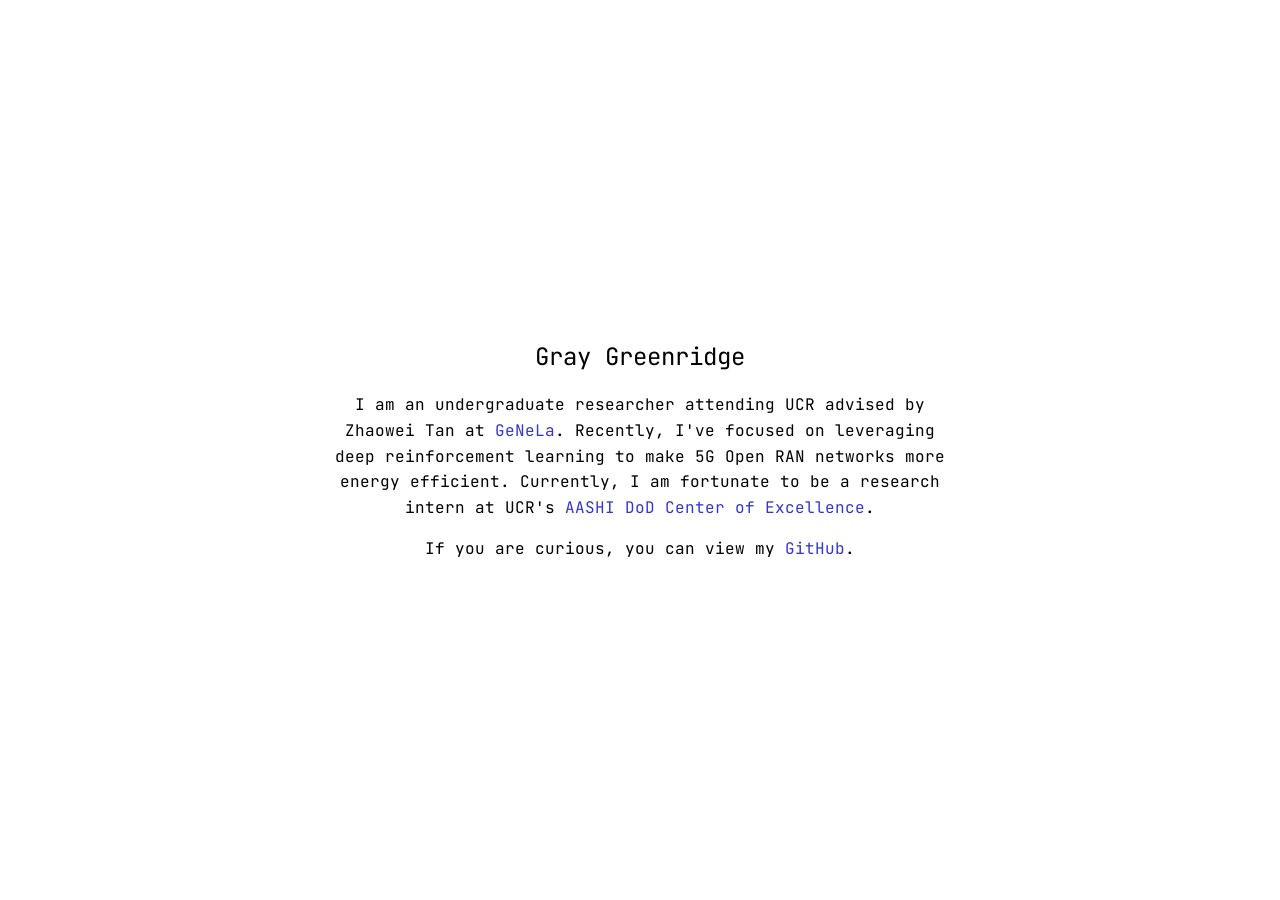
==== index.html @ 22c159ec "accessibility" ====
<html lang="en">

<head>
    <title>Gray</title>
    <link rel="stylesheet" href="stylesheet.css">
    <meta name="viewport" content="width=device-width, initial-scale=1.0">
    <link rel="preconnect" href="https://fonts.googleapis.com">
    <link rel="preconnect" href="https://fonts.gstatic.com" crossorigin>
    <link href="https://fonts.googleapis.com/css2?family=JetBrains+Mono:ital,wght@0,100..800;1,100..800&display=swap"
        rel="stylesheet">
</head>

<body>
    <div class="main-wrapper" role="main">
        <h1>Gray Greenridge</h1>
        <div class="content">
            <p>I am an undergraduate researcher attending UCR advised by Zhaowei Tan at <a href="https://cs.ucr.edu/~ztan/group.html" target="_blank">GeNeLa</a>. Recently, I've focused on leveraging deep reinforcement learning to make 5G Open RAN networks more energy efficient. Currently, I am fortunate to be a research intern at UCR's <a href="https://aashi.center-of-excellence.ucr.edu/aashi" target="_blank">AASHI DoD Center of Excellence</a>.</p>
            
            <p>If you are curious, you can view my <a href="https://github.com/grayzing" target="_blank">GitHub</a>.</p>
        </div>
    </div>
</body>

</html>
---- stylesheet.css ----
/* Base styles */
body {
    margin: 0;
    min-height: 100vh;
    display: flex;
    justify-content: center;
    align-items: center;
    padding: 20px; /* Adds breathing room on mobile */
    box-sizing: border-box;
}

.main-wrapper {
    max-width: 80%; /* Increased for better mobile usage */
    text-align: center;
}

p, h1 {
  font-family: "JetBrains Mono", monospace;
  font-optical-sizing: auto;
  font-weight: 400;
  font-style: normal;
  line-height: 1.6; /* Improves readability by adding space between lines */
}

h1 {
    font-size: 1.5rem;
}

a {
    text-decoration: none;
    color: #3437cd;
}

/* Media query for larger screens */
@media (min-width: 768px) {
    .main-wrapper {
        max-width: 50%; /* Reverts to your preferred width on desktop */
    }
}
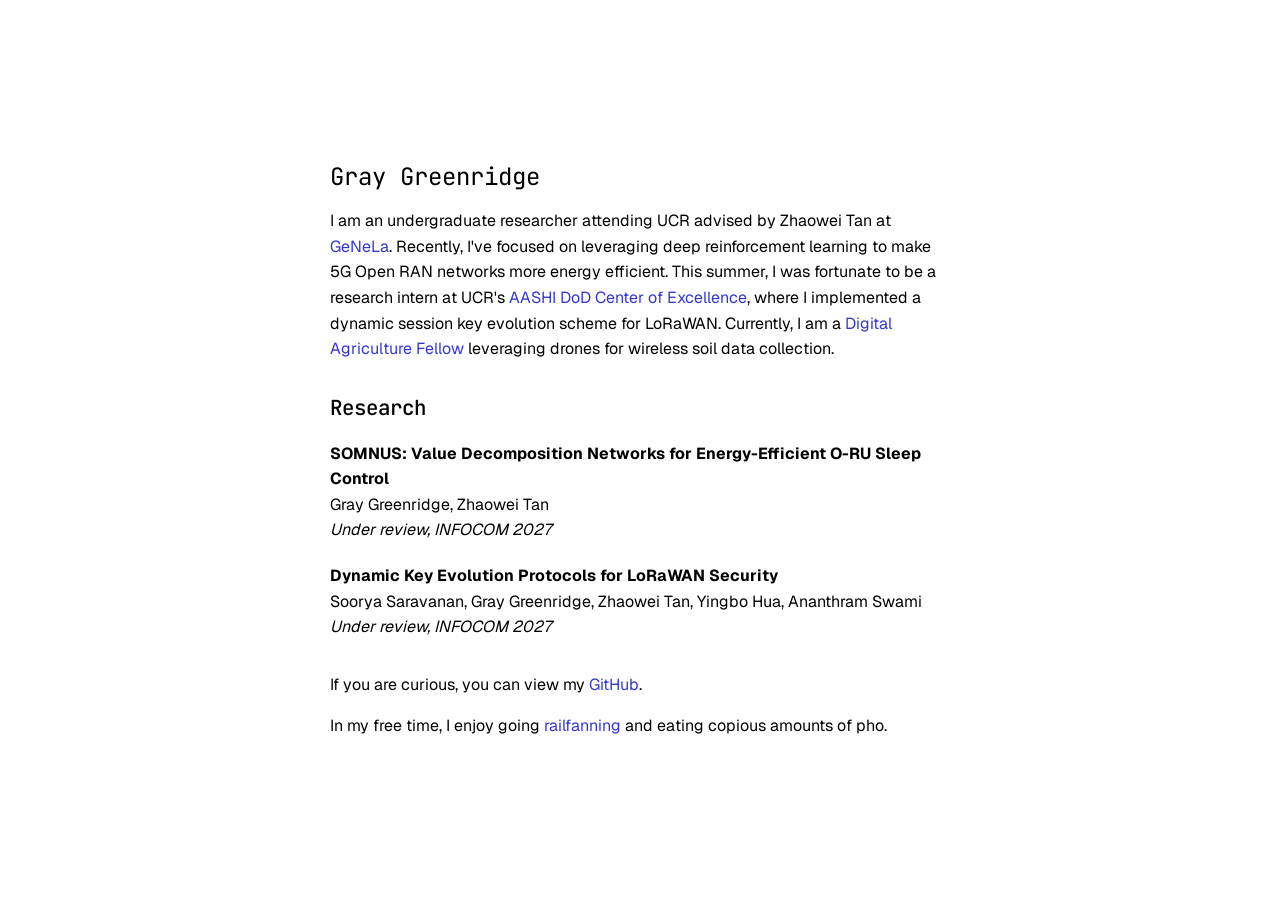
==== commit 81871a4a: "update website" ====
--- a/index.html
+++ b/index.html
@@ -4,19 +4,29 @@
     <title>Gray</title>
     <link rel="stylesheet" href="stylesheet.css">
     <meta name="viewport" content="width=device-width, initial-scale=1.0">
+    <meta name="google-site-verification" content="7FlgEmVqoOB1BhO_HvRHb4YzJjVlGPB8psGFXc4YxLY" />
     <link rel="preconnect" href="https://fonts.googleapis.com">
     <link rel="preconnect" href="https://fonts.gstatic.com" crossorigin>
-    <link href="https://fonts.googleapis.com/css2?family=JetBrains+Mono:ital,wght@0,100..800;1,100..800&display=swap"
-        rel="stylesheet">
+    <link href="https://fonts.googleapis.com/css2?family=Geist:ital,wght@0,100..900;1,100..900&family=JetBrains+Mono:ital,wght@0,100..800;1,100..800&display=swap" rel="stylesheet">
 </head>
 
 <body>
     <div class="main-wrapper" role="main">
         <h1>Gray Greenridge</h1>
         <div class="content">
-            <p>I am an undergraduate researcher attending UCR advised by Zhaowei Tan at <a href="https://cs.ucr.edu/~ztan/group.html" target="_blank">GeNeLa</a>. Recently, I've focused on leveraging deep reinforcement learning to make 5G Open RAN networks more energy efficient. Currently, I am fortunate to be a research intern at UCR's <a href="https://aashi.center-of-excellence.ucr.edu/aashi" target="_blank">AASHI DoD Center of Excellence</a>.</p>
+            <p>I am an undergraduate researcher attending UCR advised by Zhaowei Tan at <a href="https://cs.ucr.edu/~ztan/group.html" target="_blank">GeNeLa</a>. Recently, I've focused on leveraging deep reinforcement learning to make 5G Open RAN networks more energy efficient. This summer, I was fortunate to be a research intern at UCR's <a href="https://aashi.center-of-excellence.ucr.edu/aashi" target="_blank">AASHI DoD Center of Excellence</a>, where I implemented a dynamic session key evolution scheme for LoRaWAN. Currently, I am a <a href="https://rise.ucr.edu/programs/research-opportunities/digital-agriculture-fellowship" target="_blank">Digital Agriculture Fellow</a> leveraging drones for wireless soil data collection.</p> 
             
+            <section class="papers"> 
+                <h2>Research</h2> 
+                <div class="paper"> 
+                    <p> <strong>SOMNUS: Value Decomposition Networks for Energy-Efficient O-RU Sleep Control</strong><br> Gray Greenridge, Zhaowei Tan<br> <em>Under review, INFOCOM 2027</em> </p> </div> 
+                    <div class="paper"> <p> <strong>Dynamic Key Evolution Protocols for LoRaWAN Security</strong><br> Soorya Saravanan, Gray Greenridge, Zhaowei Tan, Yingbo Hua, Ananthram Swami<br> <em>Under review, INFOCOM 2027</em> </p> 
+                </div> 
+            </section>
+
             <p>If you are curious, you can view my <a href="https://github.com/grayzing" target="_blank">GitHub</a>.</p>
+
+            <p>In my free time, I enjoy going <a href="https://en.wikipedia.org/wiki/Railfan" target="_blank">railfanning</a> and eating copious amounts of pho.</p>
         </div>
     </div>
 </body>
--- a/stylesheet.css
+++ b/stylesheet.css
@@ -10,12 +10,11 @@
 }
 
 .main-wrapper {
-    max-width: 80%; /* Increased for better mobile usage */
-    text-align: center;
+    width: min(90%, 650px);
 }
 
-p, h1 {
-  font-family: "JetBrains Mono", monospace;
+p {
+  font-family: "Geist", sans-serif;
   font-optical-sizing: auto;
   font-weight: 400;
   font-style: normal;
@@ -23,12 +22,39 @@
 }
 
 h1 {
+    font-family: "JetBrains Mono", monospace;
+    font-optical-sizing: auto;
+    font-weight: 400;
+    font-style: normal;
     font-size: 1.5rem;
 }
 
 a {
+    color: #3437cd;
     text-decoration: none;
-    color: #3437cd;
+}
+
+a:hover {
+    text-decoration: underline;
+}
+
+.papers {
+    margin: 2rem 0;
+}
+
+.papers h2 {
+    font-family: "JetBrains Mono", monospace;
+    font-size: 1.3rem;
+    font-weight: 500;
+    margin-bottom: 1.25rem;
+}
+
+.paper {
+    margin-bottom: 1.25rem;
+}
+
+.paper p {
+    margin: 0;
 }
 
 /* Media query for larger screens */
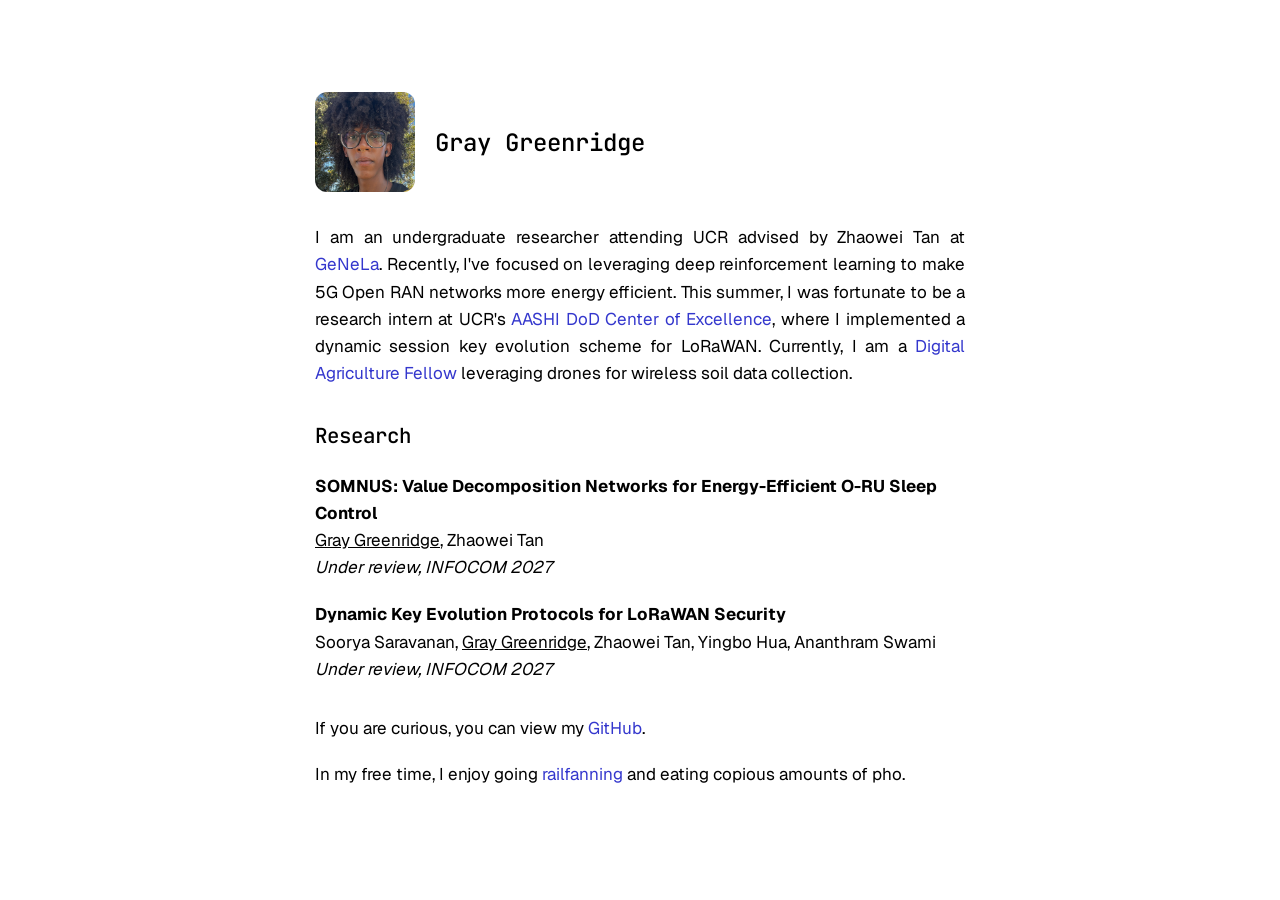
==== commit 96b12ab8: "crop photo get rid of center align" ====
--- a/index.html
+++ b/index.html
@@ -12,21 +12,60 @@
 
 <body>
     <div class="main-wrapper" role="main">
-        <h1>Gray Greenridge</h1>
+
+        <header class="site-header">
+            <img src="photo.JPEG" alt="Gray Greenridge" class="portrait">
+
+            <h1>Gray Greenridge</h1>
+        </header>
+
         <div class="content">
-            <p>I am an undergraduate researcher attending UCR advised by Zhaowei Tan at <a href="https://cs.ucr.edu/~ztan/group.html" target="_blank">GeNeLa</a>. Recently, I've focused on leveraging deep reinforcement learning to make 5G Open RAN networks more energy efficient. This summer, I was fortunate to be a research intern at UCR's <a href="https://aashi.center-of-excellence.ucr.edu/aashi" target="_blank">AASHI DoD Center of Excellence</a>, where I implemented a dynamic session key evolution scheme for LoRaWAN. Currently, I am a <a href="https://rise.ucr.edu/programs/research-opportunities/digital-agriculture-fellowship" target="_blank">Digital Agriculture Fellow</a> leveraging drones for wireless soil data collection.</p> 
-            
-            <section class="papers"> 
-                <h2>Research</h2> 
-                <div class="paper"> 
-                    <p> <strong>SOMNUS: Value Decomposition Networks for Energy-Efficient O-RU Sleep Control</strong><br> Gray Greenridge, Zhaowei Tan<br> <em>Under review, INFOCOM 2027</em> </p> </div> 
-                    <div class="paper"> <p> <strong>Dynamic Key Evolution Protocols for LoRaWAN Security</strong><br> Soorya Saravanan, Gray Greenridge, Zhaowei Tan, Yingbo Hua, Ananthram Swami<br> <em>Under review, INFOCOM 2027</em> </p> 
-                </div> 
+            <p>
+                I am an undergraduate researcher attending UCR advised by Zhaowei Tan at
+                <a href="https://cs.ucr.edu/~ztan/group.html" target="_blank">GeNeLa</a>.
+                Recently, I've focused on leveraging deep reinforcement learning to make
+                5G Open RAN networks more energy efficient. This summer, I was fortunate
+                to be a research intern at UCR's
+                <a href="https://aashi.center-of-excellence.ucr.edu/aashi" target="_blank">AASHI DoD Center of Excellence</a>,
+                where I implemented a dynamic session key evolution scheme for LoRaWAN.
+                Currently, I am a
+                <a href="https://rise.ucr.edu/programs/research-opportunities/digital-agriculture-fellowship" target="_blank">Digital Agriculture Fellow</a>
+                leveraging drones for wireless soil data collection.
+            </p>
+
+            <section class="papers">
+                <h2>Research</h2>
+
+                <div class="paper">
+                    <p>
+                        <strong>SOMNUS: Value Decomposition Networks for
+                        Energy-Efficient O-RU Sleep Control</strong><br>
+                        <span style="text-decoration: underline;">Gray Greenridge</span>, Zhaowei Tan<br>
+                        <em>Under review, INFOCOM 2027</em>
+                    </p>
+                </div>
+
+                <div class="paper">
+                    <p>
+                        <strong>Dynamic Key Evolution Protocols for LoRaWAN
+                        Security</strong><br>
+                        Soorya Saravanan, <span style="text-decoration: underline;">Gray Greenridge</span>, Zhaowei Tan,
+                        Yingbo Hua, Ananthram Swami<br>
+                        <em>Under review, INFOCOM 2027</em>
+                    </p>
+                </div>
             </section>
 
-            <p>If you are curious, you can view my <a href="https://github.com/grayzing" target="_blank">GitHub</a>.</p>
+            <p>
+                If you are curious, you can view my
+                <a href="https://github.com/grayzing" target="_blank">GitHub</a>.
+            </p>
 
-            <p>In my free time, I enjoy going <a href="https://en.wikipedia.org/wiki/Railfan" target="_blank">railfanning</a> and eating copious amounts of pho.</p>
+            <p>
+                In my free time, I enjoy going
+                <a href="https://en.wikipedia.org/wiki/Railfan" target="_blank">railfanning</a>
+                and eating copious amounts of pho.
+            </p>
         </div>
     </div>
 </body>
--- a/stylesheet.css
+++ b/stylesheet.css
@@ -1,32 +1,71 @@
-/* Base styles */
 body {
     margin: 0;
     min-height: 100vh;
     display: flex;
     justify-content: center;
     align-items: center;
-    padding: 20px; /* Adds breathing room on mobile */
+    padding: 20px;
     box-sizing: border-box;
+
+    font-family: "Geist", sans-serif;
+    font-size: 17px;
+    line-height: 1.6;
 }
 
 .main-wrapper {
     width: min(90%, 650px);
+    text-align: justify;
+}
+
+.site-header {
+    display: flex;
+    align-items: center;
+    justify-content: flex-start;
+    gap: 1.25rem;
+    margin-bottom: 2rem;
+    text-align: left;
+}
+
+.portrait {
+    width: 100px;
+    height: 100px;
+    object-fit: cover;
+    border-radius: 12px;
+    flex-shrink: 0;
+}
+
+h1 {
+    margin: 0;
+
+    font-family: "JetBrains Mono", monospace;
+    font-size: 1.5rem;
+    font-weight: 500;
+    line-height: 1.3;
 }
 
 p {
-  font-family: "Geist", sans-serif;
-  font-optical-sizing: auto;
-  font-weight: 400;
-  font-style: normal;
-  line-height: 1.6; /* Improves readability by adding space between lines */
+    margin: 0 0 1.2rem;
 }
 
-h1 {
+.papers {
+    margin: 2rem 0;
+    text-align: left;
+}
+
+.papers h2 {
+    margin: 0 0 1.25rem;
+
     font-family: "JetBrains Mono", monospace;
-    font-optical-sizing: auto;
-    font-weight: 400;
-    font-style: normal;
-    font-size: 1.5rem;
+    font-size: 1.3rem;
+    font-weight: 500;
+}
+
+.paper {
+    margin-bottom: 1.25rem;
+}
+
+.paper p {
+    margin: 0;
 }
 
 a {
@@ -38,28 +77,21 @@
     text-decoration: underline;
 }
 
-.papers {
-    margin: 2rem 0;
-}
+@media (max-width: 480px) {
+    .main-wrapper {
+        text-align: left;
+    }
 
-.papers h2 {
-    font-family: "JetBrains Mono", monospace;
-    font-size: 1.3rem;
-    font-weight: 500;
-    margin-bottom: 1.25rem;
-}
+    .site-header {
+        gap: 1rem;
+    }
 
-.paper {
-    margin-bottom: 1.25rem;
-}
+    .portrait {
+        width: 80px;
+        height: 80px;
+    }
 
-.paper p {
-    margin: 0;
-}
-
-/* Media query for larger screens */
-@media (min-width: 768px) {
-    .main-wrapper {
-        max-width: 50%; /* Reverts to your preferred width on desktop */
+    h1 {
+        font-size: 1.25rem;
     }
 }
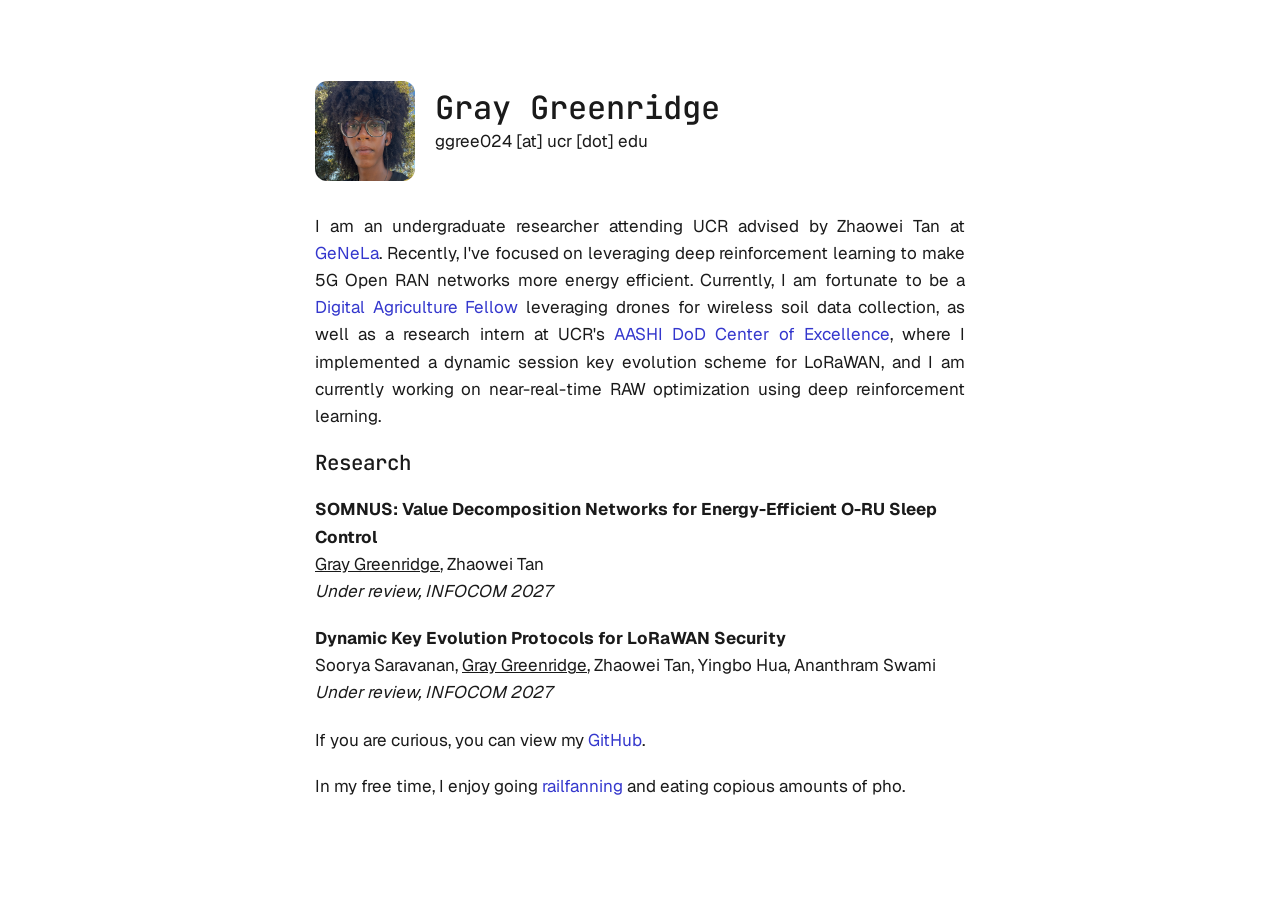
==== commit 352e0fd5: "update blog" ====
--- a/index.html
+++ b/index.html
@@ -5,9 +5,12 @@
     <link rel="stylesheet" href="stylesheet.css">
     <meta name="viewport" content="width=device-width, initial-scale=1.0">
     <meta name="google-site-verification" content="7FlgEmVqoOB1BhO_HvRHb4YzJjVlGPB8psGFXc4YxLY" />
+    <link rel="icon" type="image/png" href="favicon.png">
     <link rel="preconnect" href="https://fonts.googleapis.com">
     <link rel="preconnect" href="https://fonts.gstatic.com" crossorigin>
-    <link href="https://fonts.googleapis.com/css2?family=Geist:ital,wght@0,100..900;1,100..900&family=JetBrains+Mono:ital,wght@0,100..800;1,100..800&display=swap" rel="stylesheet">
+    <link
+        href="https://fonts.googleapis.com/css2?family=Geist:ital,wght@0,100..900;1,100..900&family=JetBrains+Mono:ital,wght@0,100..800;1,100..800&display=swap"
+        rel="stylesheet">
 </head>
 
 <body>
@@ -15,8 +18,11 @@
 
         <header class="site-header">
             <img src="photo.JPEG" alt="Gray Greenridge" class="portrait">
+            <div>
+                <h1>Gray Greenridge</h1>
+                <p>ggree024 [at] ucr [dot] edu</p>
+            </div>
 
-            <h1>Gray Greenridge</h1>
         </header>
 
         <div class="content">
@@ -24,13 +30,11 @@
                 I am an undergraduate researcher attending UCR advised by Zhaowei Tan at
                 <a href="https://cs.ucr.edu/~ztan/group.html" target="_blank">GeNeLa</a>.
                 Recently, I've focused on leveraging deep reinforcement learning to make
-                5G Open RAN networks more energy efficient. This summer, I was fortunate
-                to be a research intern at UCR's
-                <a href="https://aashi.center-of-excellence.ucr.edu/aashi" target="_blank">AASHI DoD Center of Excellence</a>,
-                where I implemented a dynamic session key evolution scheme for LoRaWAN.
-                Currently, I am a
-                <a href="https://rise.ucr.edu/programs/research-opportunities/digital-agriculture-fellowship" target="_blank">Digital Agriculture Fellow</a>
-                leveraging drones for wireless soil data collection.
+                5G Open RAN networks more energy efficient. Currently, I am fortunate to be a <a href="https://rise.ucr.edu/programs/research-opportunities/digital-agriculture-fellowship"
+                    target="_blank">Digital Agriculture Fellow</a> leveraging drones for wireless soil data collection, as well as a research intern at UCR's
+                <a href="https://aashi.center-of-excellence.ucr.edu/aashi" target="_blank">AASHI DoD Center of
+                    Excellence</a>,
+                where I implemented a dynamic session key evolution scheme for LoRaWAN, and I am currently working on near-real-time RAW optimization using deep reinforcement learning.
             </p>
 
             <section class="papers">
@@ -39,7 +43,7 @@
                 <div class="paper">
                     <p>
                         <strong>SOMNUS: Value Decomposition Networks for
-                        Energy-Efficient O-RU Sleep Control</strong><br>
+                            Energy-Efficient O-RU Sleep Control</strong><br>
                         <span style="text-decoration: underline;">Gray Greenridge</span>, Zhaowei Tan<br>
                         <em>Under review, INFOCOM 2027</em>
                     </p>
@@ -48,7 +52,7 @@
                 <div class="paper">
                     <p>
                         <strong>Dynamic Key Evolution Protocols for LoRaWAN
-                        Security</strong><br>
+                            Security</strong><br>
                         Soorya Saravanan, <span style="text-decoration: underline;">Gray Greenridge</span>, Zhaowei Tan,
                         Yingbo Hua, Ananthram Swami<br>
                         <em>Under review, INFOCOM 2027</em>
--- a/stylesheet.css
+++ b/stylesheet.css
@@ -10,6 +10,7 @@
     font-family: "Geist", sans-serif;
     font-size: 17px;
     line-height: 1.6;
+    color: #1A1A1A;
 }
 
 .main-wrapper {
@@ -38,7 +39,34 @@
     margin: 0;
 
     font-family: "JetBrains Mono", monospace;
-    font-size: 1.5rem;
+    font-size: 2rem;
+    font-weight: 500;
+    line-height: 1.3;
+}
+
+h2 {
+    margin: 0;
+
+    font-family: "JetBrains Mono", monospace;
+    font-size: 1.8rem;
+    font-weight: 500;
+    line-height: 1.3;
+}
+
+h3 {
+    margin: 0;
+
+    font-family: "JetBrains Mono", monospace;
+    font-size: 1.6rem;
+    font-weight: 500;
+    line-height: 1.3;
+}
+
+h4 {
+    margin: 0;
+
+    font-family: "JetBrains Mono", monospace;
+    font-size: 1.4rem;
     font-weight: 500;
     line-height: 1.3;
 }
@@ -47,7 +75,20 @@
     margin: 0 0 1.2rem;
 }
 
-.papers {
+code {
+    font-size: 1rem;
+    color: #ff355d;
+}
+
+.content img {
+    max-width: 100%;
+    height: auto;
+    display: block;
+    margin: 1.2rem auto;
+    border-radius: 8px;
+}
+
+.papers {#1A1A1A
     margin: 2rem 0;
     text-align: left;
 }
@@ -92,6 +133,18 @@
     }
 
     h1 {
-        font-size: 1.25rem;
+        font-size: 1.6rem;
+    }
+
+    h2 {
+        font-size: 1.4rem;
+    }
+
+    h3 {
+        font-size: 1.2rem;
+    }
+
+    h4 {
+        font-size: 1rem;
     }
 }
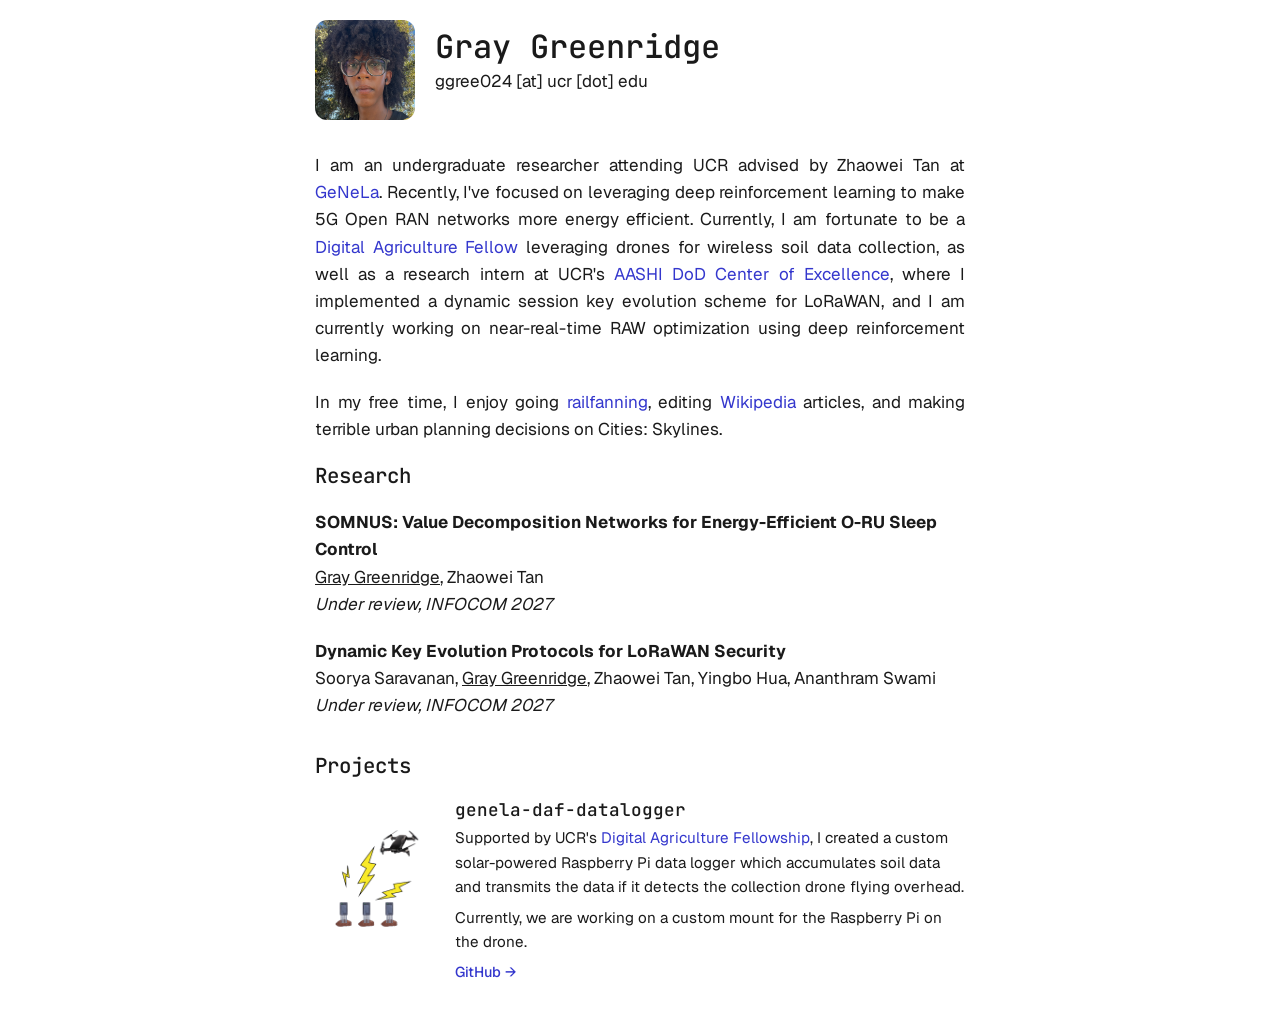
==== commit aeacc9d7: "update" ====
--- a/index.html
+++ b/index.html
@@ -37,6 +37,11 @@
                 where I implemented a dynamic session key evolution scheme for LoRaWAN, and I am currently working on near-real-time RAW optimization using deep reinforcement learning.
             </p>
 
+            <p>
+                In my free time, I enjoy going
+                <a href="https://en.wikipedia.org/wiki/Railfan" target="_blank">railfanning</a>, editing <a href="https://en.wikipedia.org/wiki/User:Roujiamo87" target="_blank">Wikipedia</a> articles, and making terrible urban planning decisions on Cities: Skylines.
+            </p>
+
             <section class="papers">
                 <h2>Research</h2>
 
@@ -60,16 +65,21 @@
                 </div>
             </section>
 
-            <p>
-                If you are curious, you can view my
-                <a href="https://github.com/grayzing" target="_blank">GitHub</a>.
-            </p>
+            <section class="projects">
+                <h2>Projects</h2>
 
-            <p>
-                In my free time, I enjoy going
-                <a href="https://en.wikipedia.org/wiki/Railfan" target="_blank">railfanning</a>
-                and eating copious amounts of pho.
-            </p>
+                <div class="project-card">
+                    <img src="photos/genela-daf-thumb.png" alt="Drone Project Thumbnail" class="project-thumb">
+                    <div class="project-details">
+                        <h3>genela-daf-datalogger</h3>
+                        <p>Supported by UCR's <a href="https://rise.ucr.edu/programs/research-opportunities/digital-agriculture-fellowship" target="_blank">Digital Agriculture Fellowship</a>, I created a custom solar-powered Raspberry Pi data logger which accumulates soil data and transmits the data if it detects the collection drone flying overhead.</p>
+                        <p>Currently, we are working on a custom mount for the Raspberry Pi on the drone.</p>
+                        <a href="https://github.com/grayzing/genela-daf" target="_blank" class="github-link">GitHub →</a>
+                    </div>
+                </div>
+            </section>
+
+            
         </div>
     </div>
 </body>
--- a/stylesheet.css
+++ b/stylesheet.css
@@ -118,7 +118,66 @@
     text-decoration: underline;
 }
 
+/* Projects Section */
+.projects {
+    margin: 2rem 0;
+    text-align: left;
+}
+
+.projects h2 {
+    margin: 0 0 1.25rem;
+    font-family: "JetBrains Mono", monospace;
+    font-size: 1.3rem;
+    font-weight: 500;
+}
+
+.project-card {
+    display: flex;
+    gap: 1.25rem;
+    align-items: flex-start;
+    margin-bottom: 1.5rem;
+}
+
+.project-thumb {
+    width: 120px;
+    height: 90px;
+    object-fit: cover;
+    border-radius: 8px;
+    flex-shrink: 0;
+}
+
+.project-details {
+    flex-grow: 1;
+}
+
+.project-details h3 {
+    font-family: "JetBrains Mono", monospace;
+    font-size: 1.1rem;
+    font-weight: 500;
+    margin: 0 0 0.3rem 0;
+}
+
+.project-details p {
+    margin: 0 0 0.4rem 0;
+    font-size: 0.95rem;
+}
+
+.github-link {
+    font-size: 0.9rem;
+    font-weight: 500;
+}
+
 @media (max-width: 480px) {
+
+    .project-card {
+        flex-direction: column;
+        gap: 0.75rem;
+    }
+
+    .project-thumb {
+        width: 100%;
+        height: 160px;
+    }
     .main-wrapper {
         text-align: left;
     }
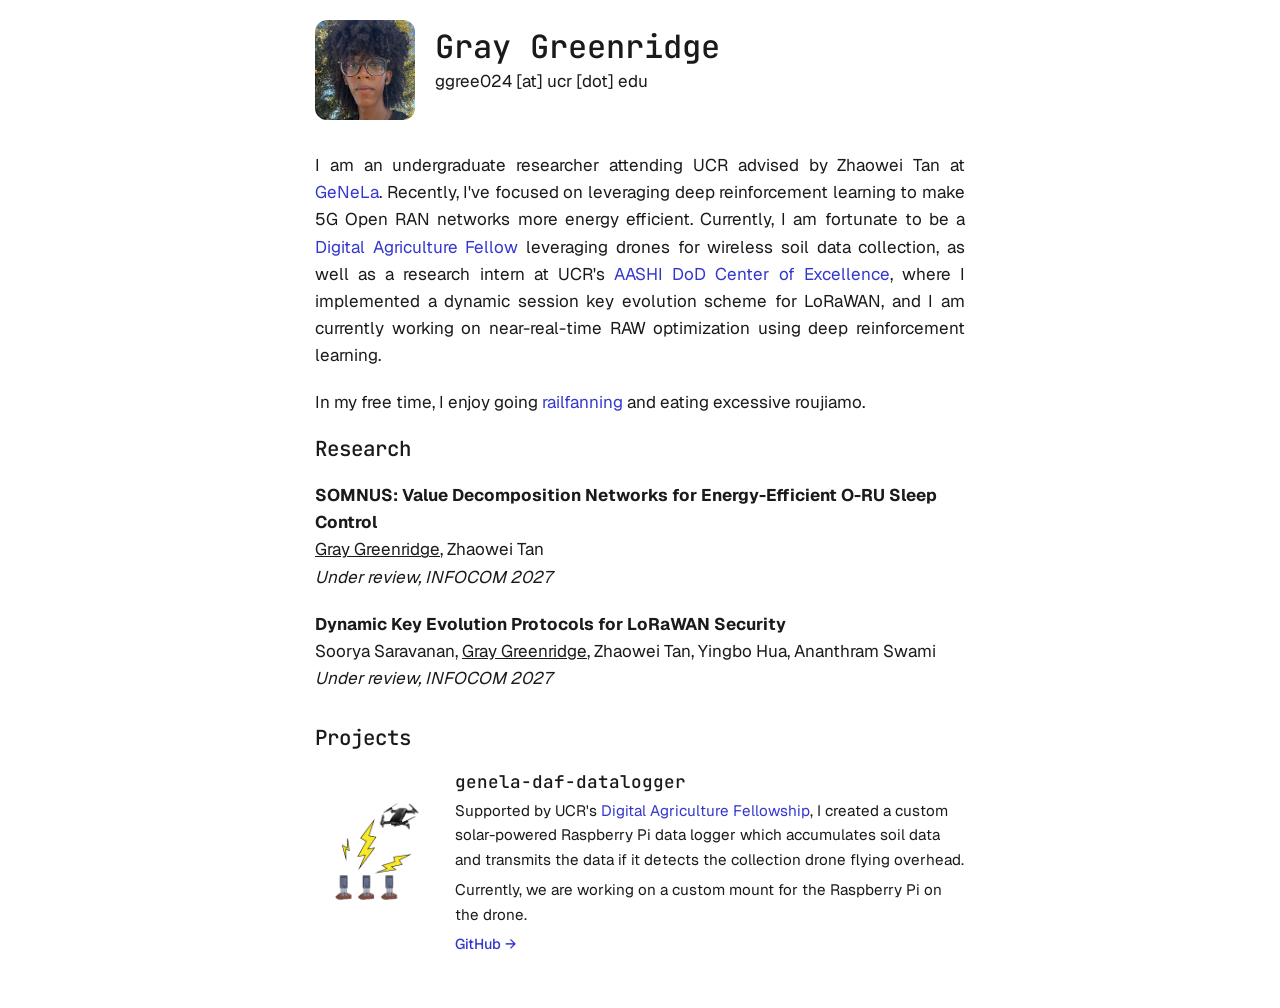
==== commit 246210b9: "remove cringe joke" ====
--- a/index.html
+++ b/index.html
@@ -39,7 +39,7 @@
 
             <p>
                 In my free time, I enjoy going
-                <a href="https://en.wikipedia.org/wiki/Railfan" target="_blank">railfanning</a>, editing <a href="https://en.wikipedia.org/wiki/User:Roujiamo87" target="_blank">Wikipedia</a> articles, and making terrible urban planning decisions on Cities: Skylines.
+                <a href="https://en.wikipedia.org/wiki/Railfan" target="_blank">railfanning</a> and eating excessive roujiamo.
             </p>
 
             <section class="papers">
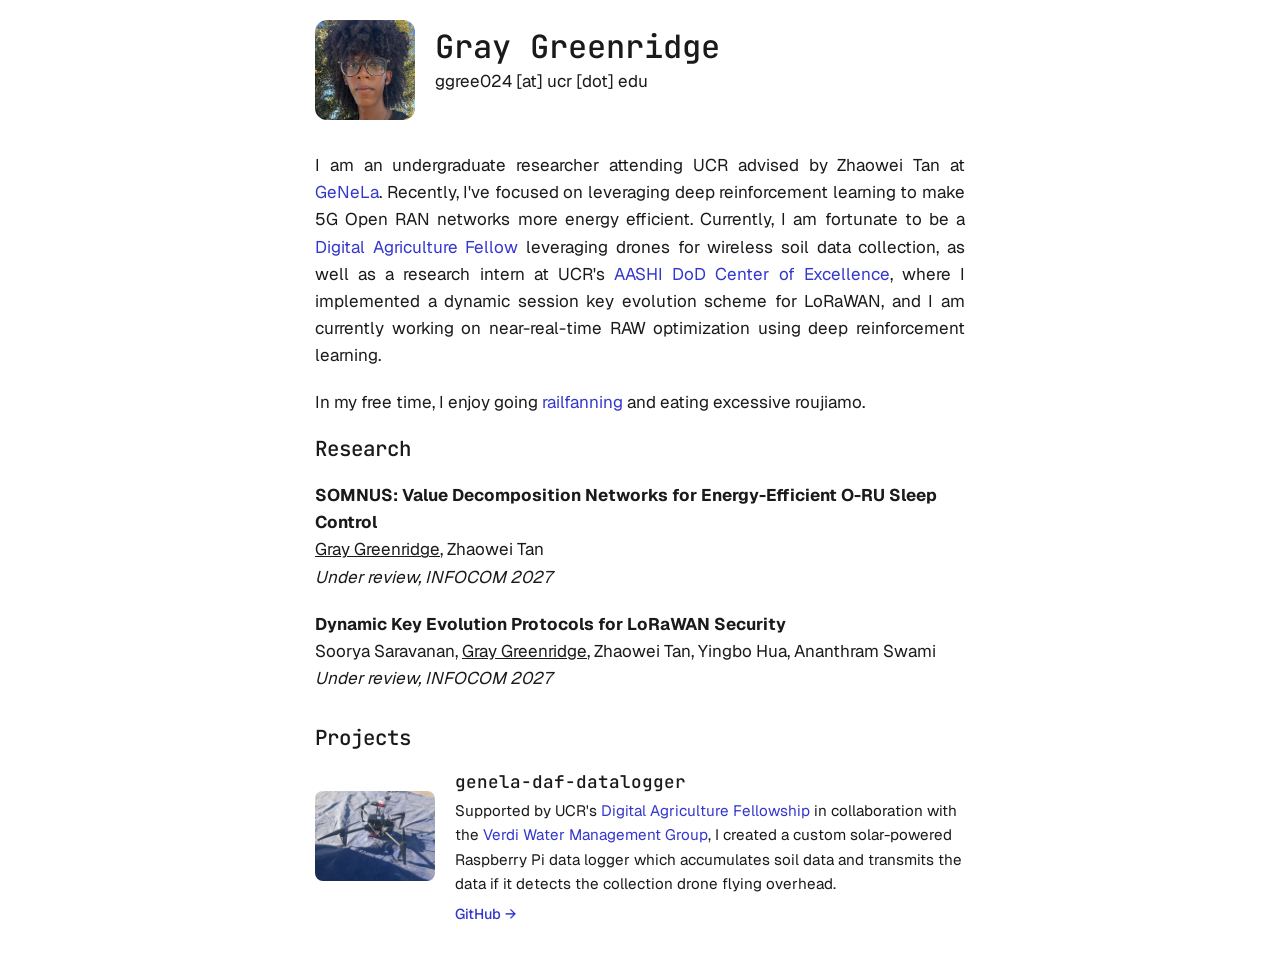
==== commit 42870861: "update thumb" ====
--- a/index.html
+++ b/index.html
@@ -69,11 +69,10 @@
                 <h2>Projects</h2>
 
                 <div class="project-card">
-                    <img src="photos/genela-daf-thumb.png" alt="Drone Project Thumbnail" class="project-thumb">
+                    <img src="photos/genela-daf-thumb.JPEG" alt="Drone Project Thumbnail" class="project-thumb">
                     <div class="project-details">
                         <h3>genela-daf-datalogger</h3>
-                        <p>Supported by UCR's <a href="https://rise.ucr.edu/programs/research-opportunities/digital-agriculture-fellowship" target="_blank">Digital Agriculture Fellowship</a>, I created a custom solar-powered Raspberry Pi data logger which accumulates soil data and transmits the data if it detects the collection drone flying overhead.</p>
-                        <p>Currently, we are working on a custom mount for the Raspberry Pi on the drone.</p>
+                        <p>Supported by UCR's <a href="https://rise.ucr.edu/programs/research-opportunities/digital-agriculture-fellowship" target="_blank">Digital Agriculture Fellowship</a> in collaboration with the <a href="https://www.ucrwater.com/" target="_blank">Verdi Water Management Group</a>, I created a custom solar-powered Raspberry Pi data logger which accumulates soil data and transmits the data if it detects the collection drone flying overhead.</p>
                         <a href="https://github.com/grayzing/genela-daf" target="_blank" class="github-link">GitHub →</a>
                     </div>
                 </div>
